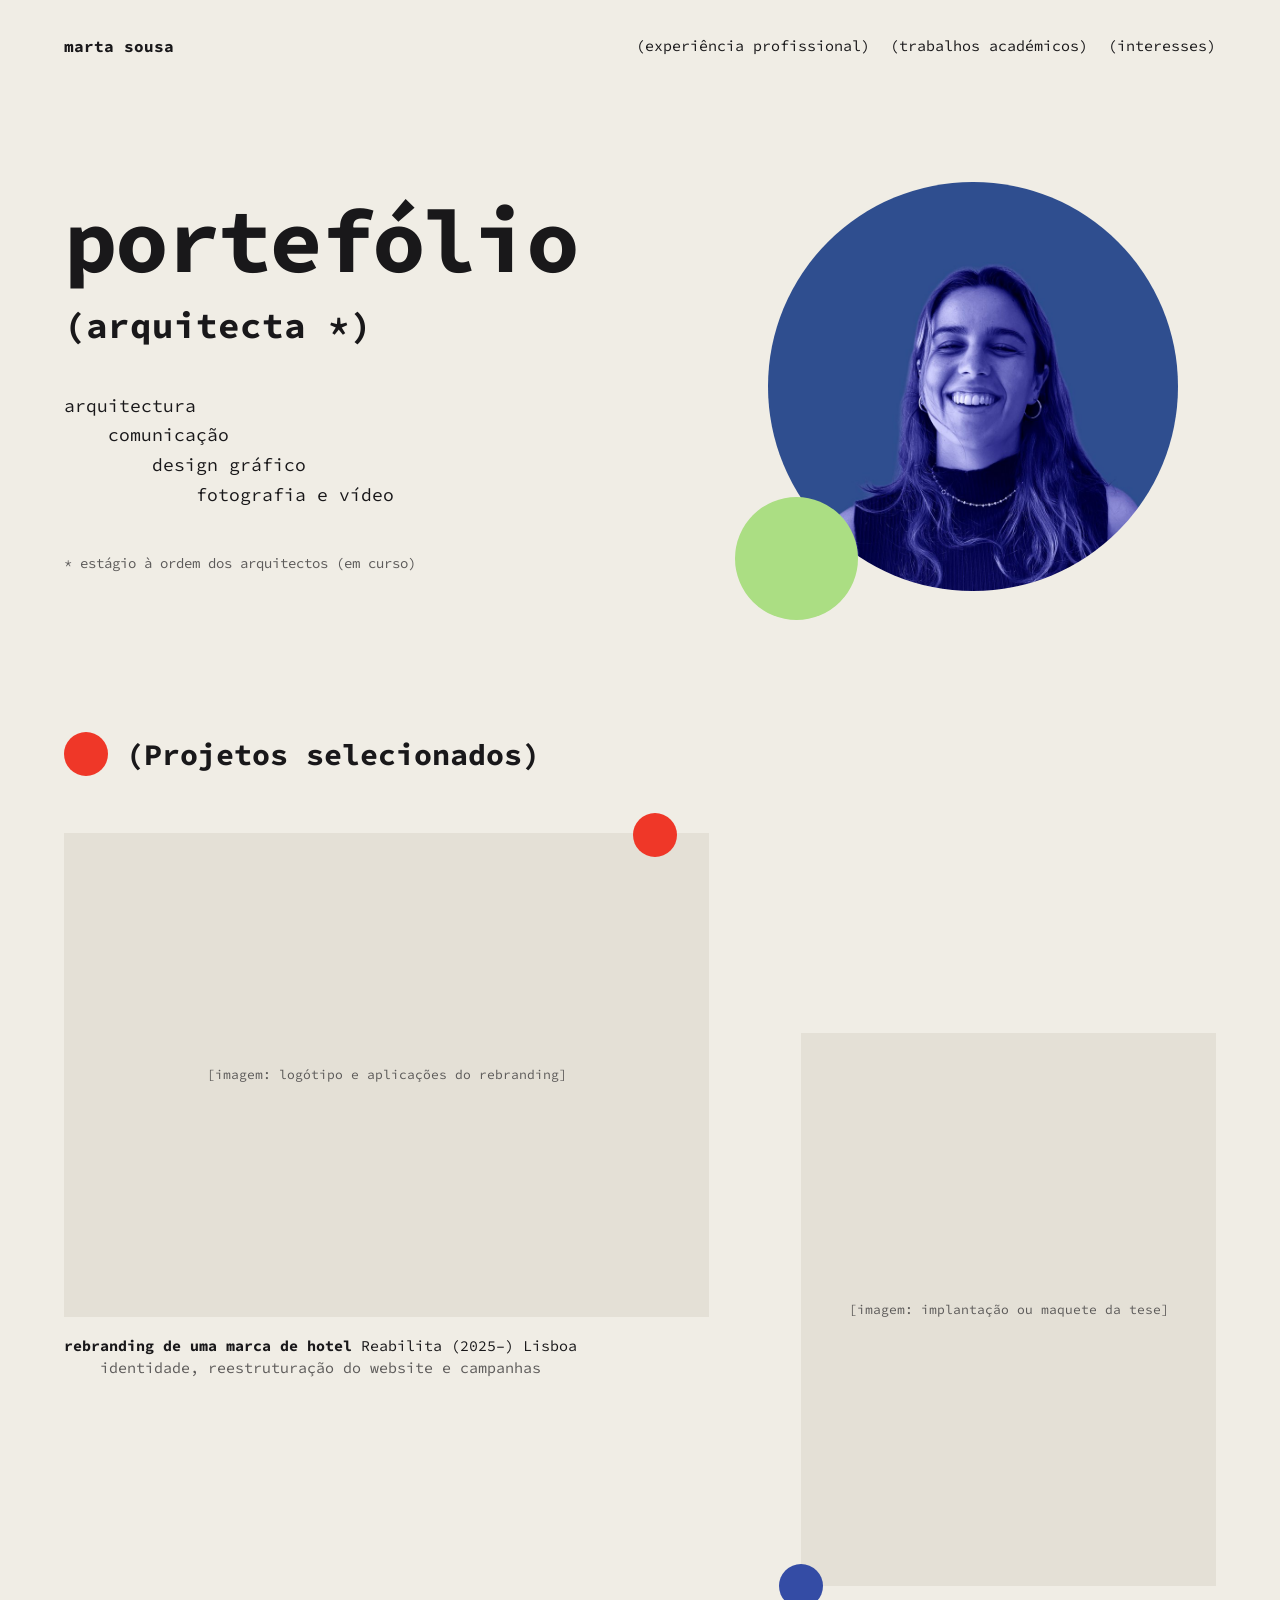
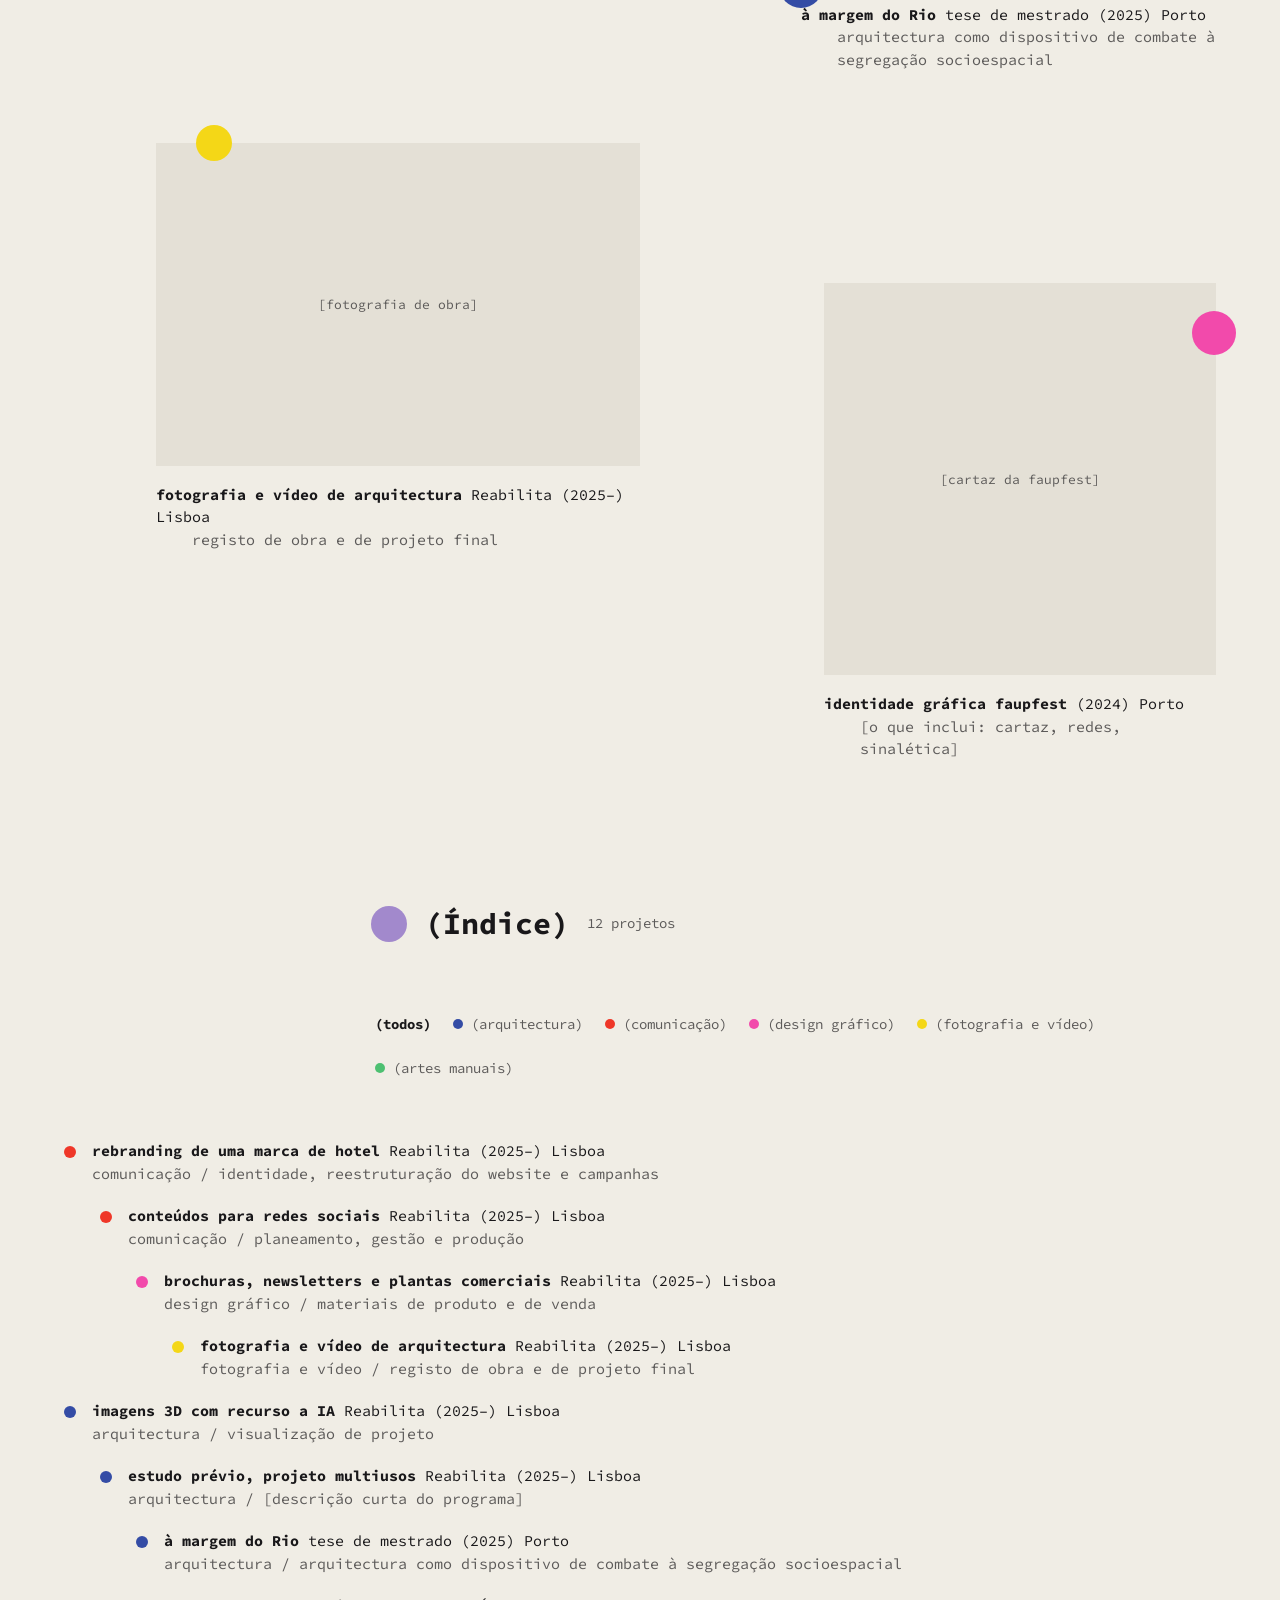
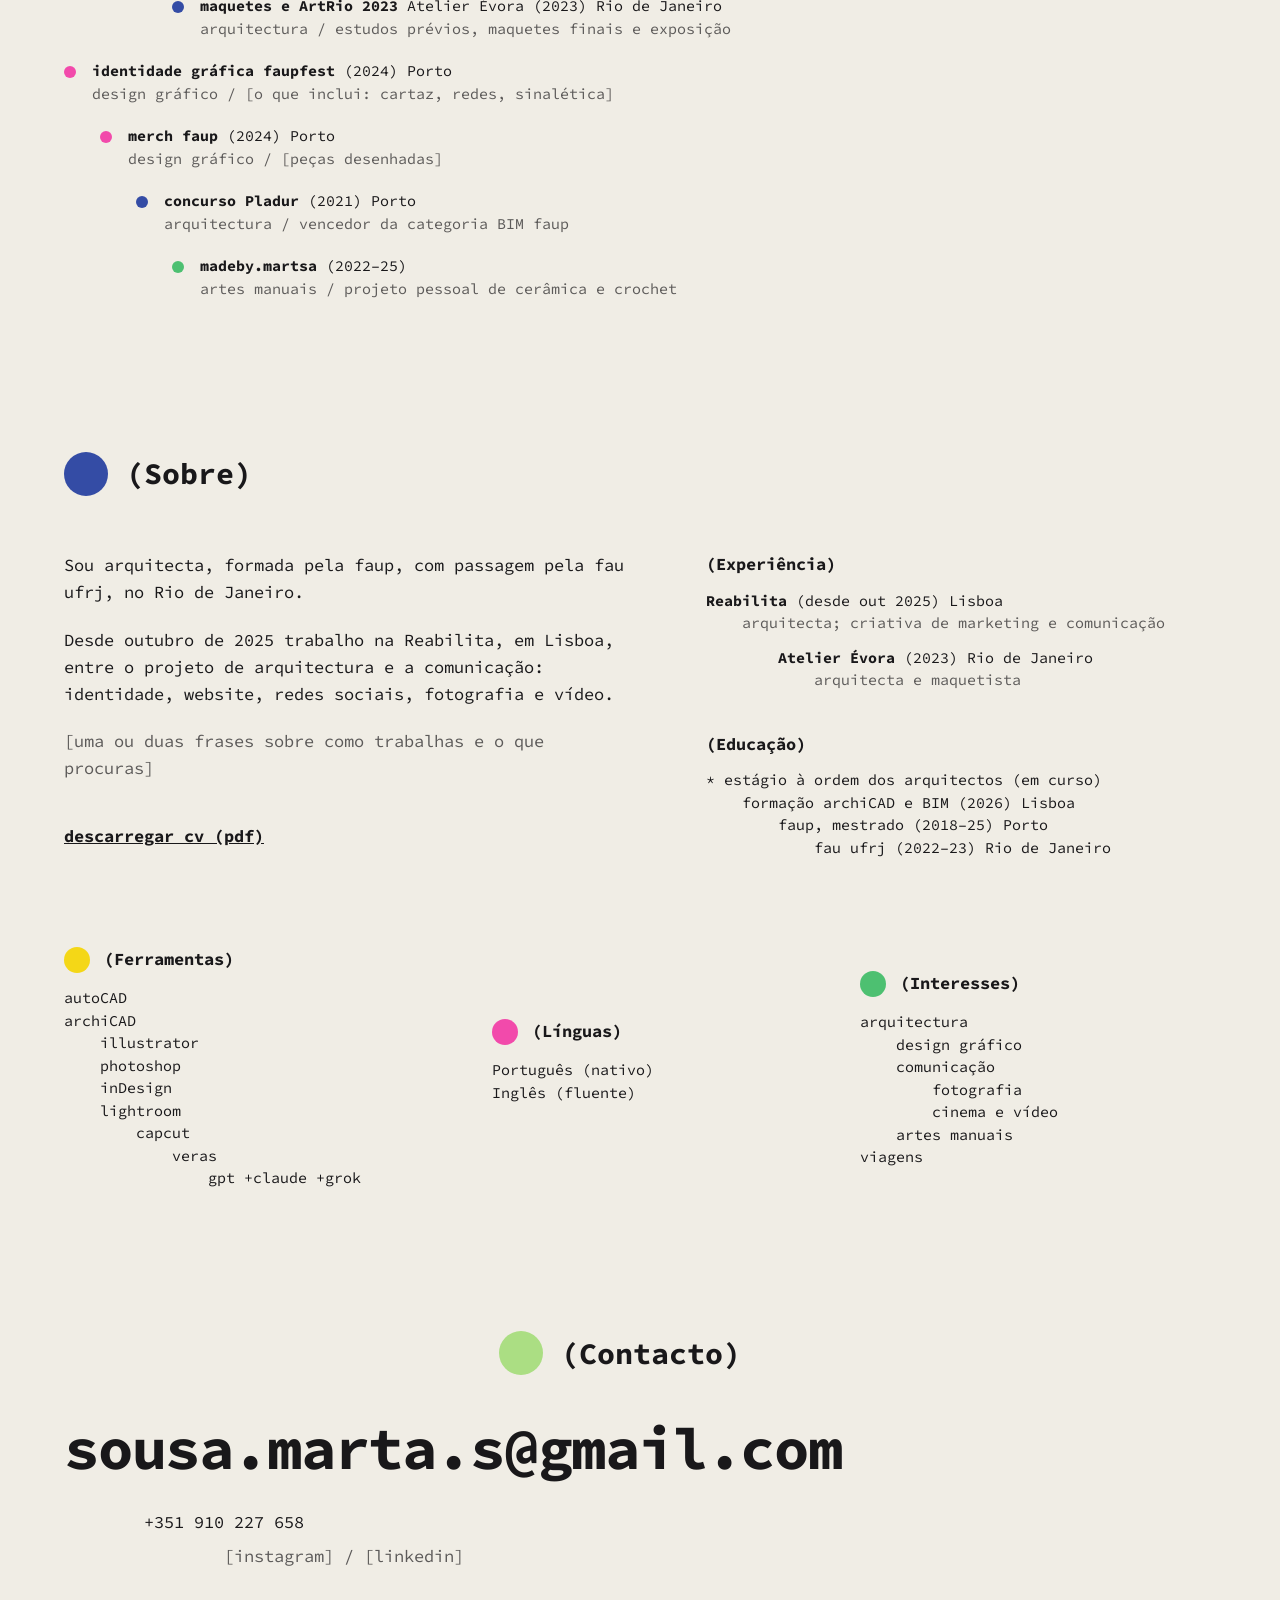
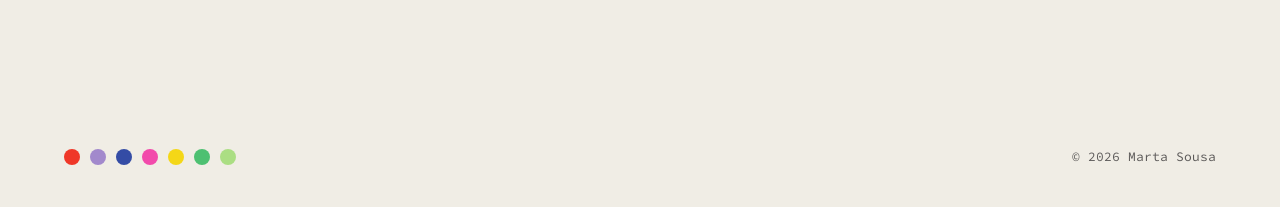
==== portefolio-marta-sousa-site/index.html @ 61726afb "Add files via upload" ====
<!doctype html>
<html lang="pt-PT">
<head>
<meta charset="utf-8">
<meta name="viewport" content="width=device-width, initial-scale=1">
<title>Marta Sousa, arquitecta | portefólio</title>
<meta name="description" content="Portefólio de Marta Sousa, arquitecta: arquitectura, comunicação, design gráfico, fotografia e vídeo.">
<meta property="og:title" content="Marta Sousa, arquitecta | portefólio">
<meta property="og:description" content="Arquitectura, comunicação, design gráfico, fotografia e vídeo.">
<meta property="og:type" content="website">
<meta name="theme-color" content="#F0EDE5">
<link rel="icon" href="img/favicon.svg" type="image/svg+xml">
<link rel="preconnect" href="https://fonts.googleapis.com">
<link rel="preconnect" href="https://fonts.gstatic.com" crossorigin>
<link rel="stylesheet" href="https://fonts.googleapis.com/css2?family=Source+Code+Pro:ital,wght@0,400;0,700;1,400&amp;display=swap">
<link rel="stylesheet" href="css/estilo.css">
</head>
<body>
<a class="saltar" href="#conteudo">saltar para o conteúdo</a>
<div class="pagina">

<header class="cabecalho">
  <a class="marca alvo" href="index.html">marta sousa</a>
  <nav class="menu" aria-label="Navegação principal">
    <a href="experiencia-profissional.html">(experiência profissional)</a>
    <a href="trabalhos-academicos.html">(trabalhos académicos)</a>
    <a href="interesses.html">(interesses)</a>
  </nav>
</header>

<main id="conteudo">

<section class="heroi" id="topo">
  <div class="heroi-texto">
    <h1 class="titulo-inicio">portefólio</h1>
    <p class="papel">(arquitecta *)</p>
    <ul class="cascata-grande">
      <li>arquitectura</li>
      <li class="d1">comunicação</li>
      <li class="d2">design gráfico</li>
      <li class="d3">fotografia e vídeo</li>
    </ul>
    <p class="nota">* estágio à ordem dos arquitectos (em curso)</p>
  </div>
  <div class="retrato">
    <img src="img/retrato-marta.jpg" alt="Retrato de Marta Sousa a sorrir, em duotone azul" width="900" height="900">
  </div>
</section>

<section class="secao" id="projetos" aria-labelledby="t-projetos">
  <div class="secao-titulo">
    <span class="ponto p44 vermelho" aria-hidden="true"></span>
    <h2 id="t-projetos">(Projetos selecionados)</h2>
  </div>
  <div class="composicao">
    <a class="bloco" href="experiencia-profissional.html" style="--w: 56%">
      <div class="imagem" style="--r: 4 / 3">[imagem: logótipo e aplicações do rebranding]<span class="ponto p44 vermelho canto-a" aria-hidden="true"></span></div>
      <p class="legenda"><strong>rebranding de uma marca de hotel</strong> Reabilita (2025–) Lisboa</p>
      <p class="d1 cinza">identidade, reestruturação do website e campanhas</p>
    </a>
    <a class="bloco" href="a-margem-do-rio.html" style="--w: 36%; --y: 200px">
      <div class="imagem" style="--r: 3 / 4">[imagem: implantação ou maquete da tese]<span class="ponto p44 azul canto-b" aria-hidden="true"></span></div>
      <p class="legenda"><strong>à margem do Rio</strong> tese de mestrado (2025) Porto</p>
      <p class="d1 cinza">arquitectura como dispositivo de combate à segregação socioespacial</p>
    </a>
    <a class="bloco" href="experiencia-profissional.html#fotografia" style="--w: 42%; --x: 8%">
      <div class="imagem" style="--r: 3 / 2">[fotografia de obra]<span class="ponto p36 amarelo canto-c" aria-hidden="true"></span></div>
      <p class="legenda"><strong>fotografia e vídeo de arquitectura</strong> Reabilita (2025–) Lisboa</p>
      <p class="d1 cinza">registo de obra e de projeto final</p>
    </a>
    <a class="bloco" href="interesses.html#faupfest" style="--w: 34%; --y: 140px">
      <div class="imagem" style="--r: 1 / 1">[cartaz da faupfest]<span class="ponto p44 rosa canto-d" aria-hidden="true"></span></div>
      <p class="legenda"><strong>identidade gráfica faupfest</strong> (2024) Porto</p>
      <p class="d1 cinza">[o que inclui: cartaz, redes, sinalética]</p>
    </a>
  </div>
</section>

<section class="secao" id="indice" aria-labelledby="t-indice">
  <div class="secao-titulo desvio-1">
    <span class="ponto p36 lilas" aria-hidden="true"></span>
    <h2 id="t-indice">(Índice)</h2>
    <span class="contagem" id="contagem" aria-live="polite">12 projetos</span>
  </div>
  <div class="filtros desvio-1" role="group" aria-label="Filtrar projetos por área">
    <button type="button" class="filtro" data-area="todos" aria-pressed="true">(todos)</button>
    <button type="button" class="filtro" data-area="arquitectura" aria-pressed="false"><span class="ponto p10 azul" aria-hidden="true"></span>(arquitectura)</button>
    <button type="button" class="filtro" data-area="comunicacao" aria-pressed="false"><span class="ponto p10 vermelho" aria-hidden="true"></span>(comunicação)</button>
    <button type="button" class="filtro" data-area="design" aria-pressed="false"><span class="ponto p10 rosa" aria-hidden="true"></span>(design gráfico)</button>
    <button type="button" class="filtro" data-area="fotografia" aria-pressed="false"><span class="ponto p10 amarelo" aria-hidden="true"></span>(fotografia e vídeo)</button>
    <button type="button" class="filtro" data-area="manuais" aria-pressed="false"><span class="ponto p10 verde" aria-hidden="true"></span>(artes manuais)</button>
  </div>
  <ul class="indice">
    <li data-area="comunicacao" style="--n: 0"><a href="experiencia-profissional.html"><span class="ponto p12 vermelho" aria-hidden="true"></span><span><strong>rebranding de uma marca de hotel</strong> Reabilita (2025–) Lisboa<br><span class="cinza">comunicação / identidade, reestruturação do website e campanhas</span></span></a></li>
    <li data-area="comunicacao" style="--n: 1"><a href="experiencia-profissional.html#redes"><span class="ponto p12 vermelho" aria-hidden="true"></span><span><strong>conteúdos para redes sociais</strong> Reabilita (2025–) Lisboa<br><span class="cinza">comunicação / planeamento, gestão e produção</span></span></a></li>
    <li data-area="design" style="--n: 2"><a href="experiencia-profissional.html#comercial"><span class="ponto p12 rosa" aria-hidden="true"></span><span><strong>brochuras, newsletters e plantas comerciais</strong> Reabilita (2025–) Lisboa<br><span class="cinza">design gráfico / materiais de produto e de venda</span></span></a></li>
    <li data-area="fotografia" style="--n: 3"><a href="experiencia-profissional.html#fotografia"><span class="ponto p12 amarelo" aria-hidden="true"></span><span><strong>fotografia e vídeo de arquitectura</strong> Reabilita (2025–) Lisboa<br><span class="cinza">fotografia e vídeo / registo de obra e de projeto final</span></span></a></li>
    <li data-area="arquitectura" style="--n: 0"><a href="experiencia-profissional.html#comercial"><span class="ponto p12 azul" aria-hidden="true"></span><span><strong>imagens 3D com recurso a IA</strong> Reabilita (2025–) Lisboa<br><span class="cinza">arquitectura / visualização de projeto</span></span></a></li>
    <li data-area="arquitectura" style="--n: 1"><a href="experiencia-profissional.html"><span class="ponto p12 azul" aria-hidden="true"></span><span><strong>estudo prévio, projeto multiusos</strong> Reabilita (2025–) Lisboa<br><span class="cinza">arquitectura / [descrição curta do programa]</span></span></a></li>
    <li data-area="arquitectura" style="--n: 2"><a href="a-margem-do-rio.html"><span class="ponto p12 azul" aria-hidden="true"></span><span><strong>à margem do Rio</strong> tese de mestrado (2025) Porto<br><span class="cinza">arquitectura / arquitectura como dispositivo de combate à segregação socioespacial</span></span></a></li>
    <li data-area="arquitectura" style="--n: 3"><a href="experiencia-profissional.html"><span class="ponto p12 azul" aria-hidden="true"></span><span><strong>maquetes e ArtRio 2023</strong> Atelier Évora (2023) Rio de Janeiro<br><span class="cinza">arquitectura / estudos prévios, maquetes finais e exposição</span></span></a></li>
    <li data-area="design" style="--n: 0"><a href="interesses.html#faupfest"><span class="ponto p12 rosa" aria-hidden="true"></span><span><strong>identidade gráfica faupfest</strong> (2024) Porto<br><span class="cinza">design gráfico / [o que inclui: cartaz, redes, sinalética]</span></span></a></li>
    <li data-area="design" style="--n: 1"><a href="interesses.html#design"><span class="ponto p12 rosa" aria-hidden="true"></span><span><strong>merch faup</strong> (2024) Porto<br><span class="cinza">design gráfico / [peças desenhadas]</span></span></a></li>
    <li data-area="arquitectura" style="--n: 2"><a href="trabalhos-academicos.html#concurso"><span class="ponto p12 azul" aria-hidden="true"></span><span><strong>concurso Pladur</strong> (2021) Porto<br><span class="cinza">arquitectura / vencedor da categoria BIM faup</span></span></a></li>
    <li data-area="manuais" style="--n: 3"><a href="interesses.html#manuais"><span class="ponto p12 verde" aria-hidden="true"></span><span><strong>madeby.martsa</strong> (2022–25)<br><span class="cinza">artes manuais / projeto pessoal de cerâmica e crochet</span></span></a></li>
  </ul>
</section>

<section class="secao" id="sobre" aria-labelledby="t-sobre">
  <div class="secao-titulo">
    <span class="ponto p44 azul" aria-hidden="true"></span>
    <h2 id="t-sobre">(Sobre)</h2>
  </div>
  <div class="sobre">
    <div class="sobre-texto">
      <p>Sou arquitecta, formada pela faup, com passagem pela fau ufrj, no Rio de Janeiro.</p>
      <p>Desde outubro de 2025 trabalho na Reabilita, em Lisboa, entre o projeto de arquitectura e a comunicação: identidade, website, redes sociais, fotografia e vídeo.</p>
      <p class="cinza">[uma ou duas frases sobre como trabalhas e o que procuras]</p>
      <p style="margin-top: 32px"><a class="alvo ver" href="ficheiros/cv-marta-sousa.pdf">descarregar cv (pdf)</a></p>
    </div>
    <div class="percurso">
      <div>
        <h3 class="titulo-pequeno">(Experiência)</h3>
        <p><strong>Reabilita</strong> (desde out 2025) Lisboa</p>
        <p class="d1 cinza">arquitecta; criativa de marketing e comunicação</p>
        <p class="d2" style="margin-top: 12px"><strong>Atelier Évora</strong> (2023) Rio de Janeiro</p>
        <p class="d3 cinza">arquitecta e maquetista</p>
      </div>
      <div>
        <h3 class="titulo-pequeno">(Educação)</h3>
        <p>* estágio à ordem dos arquitectos (em curso)</p>
        <p class="d1">formação archiCAD e BIM (2026) Lisboa</p>
        <p class="d2">faup, mestrado (2018–25) Porto</p>
        <p class="d3">fau ufrj (2022–23) Rio de Janeiro</p>
      </div>
    </div>
  </div>
  <div class="fichas">
    <div class="ficha">
      <div class="ficha-titulo"><span class="ponto p26 amarelo" aria-hidden="true"></span><h3 class="titulo-pequeno">(Ferramentas)</h3></div>
      <p>autoCAD<br>archiCAD</p>
      <p class="d1">illustrator<br>photoshop<br>inDesign<br>lightroom</p>
      <p class="d2">capcut</p>
      <p class="d3">veras</p>
      <p class="d4">gpt +claude +grok</p>
    </div>
    <div class="ficha" style="--base: 200px; --y: 72px">
      <div class="ficha-titulo"><span class="ponto p26 rosa" aria-hidden="true"></span><h3 class="titulo-pequeno">(Línguas)</h3></div>
      <p>Português (nativo)<br>Inglês (fluente)</p>
    </div>
    <div class="ficha" style="--y: 24px">
      <div class="ficha-titulo"><span class="ponto p26 verde" aria-hidden="true"></span><h3 class="titulo-pequeno">(Interesses)</h3></div>
      <p>arquitectura</p>
      <p class="d1">design gráfico<br>comunicação</p>
      <p class="d2">fotografia<br>cinema e vídeo</p>
      <p class="d1">artes manuais</p>
      <p>viagens</p>
    </div>
  </div>
</section>

<section id="contacto" aria-labelledby="t-contacto">
  <div class="secao-titulo desvio-2" style="margin-bottom: 40px">
    <span class="ponto p44 verde-claro" aria-hidden="true"></span>
    <h2 id="t-contacto">(Contacto)</h2>
  </div>
  <p><a class="email-grande" href="mailto:sousa.marta.s@gmail.com">sousa.marta.s@gmail.com</a></p>
  <p class="d2" style="margin-top: 20px; font-size: 17px"><a class="alvo sem-sublinhado" href="tel:+351910227658">+351 910 227 658</a></p>
  <p class="d4 cinza" style="font-size: 17px">[instagram] / [linkedin]</p>
</section>

</main>

<footer class="rodape" style="margin-top: clamp(96px, 12vw, 168px)">
  <div class="pontos" aria-hidden="true">
    <span class="ponto p16 vermelho"></span><span class="ponto p16 lilas"></span><span class="ponto p16 azul"></span><span class="ponto p16 rosa"></span><span class="ponto p16 amarelo"></span><span class="ponto p16 verde"></span><span class="ponto p16 verde-claro"></span>
  </div>
  <span>© 2026 Marta Sousa</span>
</footer>

</div>

<script>
/* filtro do índice: mostra só os projetos da área escolhida e refaz a escada */
(function () {
  var botoes = document.querySelectorAll('.filtro');
  var linhas = document.querySelectorAll('.indice li');
  var contagem = document.getElementById('contagem');
  botoes.forEach(function (botao) {
    botao.addEventListener('click', function () {
      var area = botao.dataset.area;
      botoes.forEach(function (b) { b.setAttribute('aria-pressed', b === botao ? 'true' : 'false'); });
      var n = 0;
      linhas.forEach(function (li) {
        var mostra = area === 'todos' || li.dataset.area === area;
        li.hidden = !mostra;
        if (mostra) { li.style.setProperty('--n', n % 4); n++; }
      });
      contagem.textContent = n + (n === 1 ? ' projeto' : ' projetos');
    });
  });
})();
</script>
</body>
</html>
---- portefolio-marta-sousa-site/css/estilo.css ----
/* Portefólio Marta Sousa: estilos comuns a todas as páginas */

:root {
  --fundo: #F0EDE5;
  --texto: #19181A;
  --cinza: #5C5A59;
  --caixa: #E4E0D6;

  --vermelho: #EF3728;
  --lilas: #A289CC;
  --azul: #344CA5;
  --rosa: #F24AAB;
  --amarelo: #F4D717;
  --verde: #4DC071;
  --verde-claro: #ABDE83;

  --degrau: 4ch;                              /* recuo de cada degrau da cascata */
  --margem: clamp(20px, 5vw, 64px);           /* margens laterais */
  --entre-secoes: clamp(96px, 11vw, 168px);   /* espaço entre secções */
}

/* base */
* { box-sizing: border-box; }
html { scroll-behavior: smooth; -webkit-text-size-adjust: 100%; }
@media (prefers-reduced-motion: reduce) { html { scroll-behavior: auto; } }
body {
  margin: 0;
  background: var(--fundo);
  color: var(--texto);
  font-family: 'Source Code Pro', ui-monospace, Menlo, Consolas, monospace;
  font-size: 15px;
  line-height: 1.5;
}
h1, h2, h3, p, ul, dl, dd, figure { margin: 0; }
ul { padding: 0; list-style: none; }
img { display: block; max-width: 100%; }
a { color: inherit; }
a:hover { color: var(--azul); }
:focus-visible { outline: 2px solid var(--azul); outline-offset: 3px; }
[hidden] { display: none !important; }

.saltar {
  position: absolute; left: var(--margem); top: -100px; z-index: 10;
  padding: 10px 14px; background: var(--texto); color: var(--fundo);
}
.saltar:focus { top: 12px; color: var(--fundo); }

.pagina { max-width: 1280px; margin: 0 auto; padding: 0 var(--margem); }

/* utilitários */
.d1 { margin-left: calc(var(--degrau) * 1); }
.d2 { margin-left: calc(var(--degrau) * 2); }
.d3 { margin-left: calc(var(--degrau) * 3); }
.d4 { margin-left: calc(var(--degrau) * 4); }
.cinza { color: var(--cinza); }
.alvo { display: inline-flex; align-items: center; min-height: 44px; }
.ver { font-weight: 700; }
.sem-sublinhado { text-decoration: none; }

/* pontos de cor */
.ponto {
  display: inline-block; flex: none;
  width: var(--t, 12px); height: var(--t, 12px);
  border-radius: 50%; background: var(--c, var(--azul));
}
.p10 { --t: 10px; } .p12 { --t: 12px; } .p16 { --t: 16px; }
.p26 { --t: 26px; } .p36 { --t: 36px; } .p44 { --t: 44px; }
.vermelho { --c: var(--vermelho); } .lilas { --c: var(--lilas); }
.azul { --c: var(--azul); } .rosa { --c: var(--rosa); }
.amarelo { --c: var(--amarelo); } .verde { --c: var(--verde); }
.verde-claro { --c: var(--verde-claro); }

/* cabeçalho */
.cabecalho {
  display: flex; flex-wrap: wrap; align-items: center; justify-content: space-between;
  gap: 8px 32px; padding: 24px 0;
}
.marca { font-weight: 700; font-size: 16px; text-decoration: none; }
.menu { display: flex; flex-wrap: wrap; gap: 0 20px; }
.menu a { display: inline-flex; align-items: center; min-height: 44px; text-decoration: none; }
.menu a[aria-current="page"] { font-weight: 700; }

/* herói da página inicial */
.heroi {
  display: flex; flex-wrap: wrap; align-items: center; justify-content: space-between;
  gap: 56px 48px; padding: clamp(40px, 7vw, 104px) 0 clamp(80px, 11vw, 168px);
}
.heroi-texto { flex: 1 1 520px; min-width: 0; }
.titulo-inicio { font-size: clamp(48px, 7vw, 104px); line-height: 0.95; font-weight: 700; letter-spacing: -0.03em; }
.papel { margin-top: 20px; font-size: clamp(24px, 2.8vw, 38px); line-height: 1.2; font-weight: 700; }
.cascata-grande { margin-top: 44px; font-size: 18px; line-height: 1.65; }
.nota { margin-top: 44px; font-size: 14px; color: var(--cinza); }
.retrato {
  position: relative; flex: none; width: clamp(240px, 32vw, 420px); aspect-ratio: 1 / 1;
  margin: 0 clamp(8px, 3vw, 40px) 0 auto;
}
.retrato img { width: 100%; height: 100%; object-fit: cover; border-radius: 50%; }
.retrato::after {
  content: ""; position: absolute; left: -8%; bottom: -7%; width: 30%; aspect-ratio: 1 / 1;
  border-radius: 50%; background: var(--verde-claro);
}

/* herói das páginas interiores */
.heroi-interior {
  display: flex; flex-wrap: wrap; align-items: flex-end; justify-content: space-between;
  gap: 48px 64px; padding: clamp(40px, 6vw, 88px) 0 clamp(88px, 10vw, 152px);
}
.heroi-interior .heroi-texto { flex: 1 1 600px; }
.titulo-pagina { display: flex; align-items: flex-start; gap: 20px; }
.titulo-pagina .ponto { --t: clamp(40px, 4vw, 56px); margin-top: 4px; }
.titulo-pagina h1 { font-size: clamp(44px, 6.6vw, 96px); line-height: 0.98; font-weight: 700; letter-spacing: -0.03em; }
.heroi-linhas { margin-top: 44px; font-size: 17px; }
.heroi-frase { margin-top: 44px; max-width: 46ch; font-size: 18px; line-height: 1.55; }
.nesta-pagina { flex: 0 1 340px; min-width: 0; font-size: 16px; }
.nesta-pagina a { display: flex; align-items: center; gap: 12px; min-height: 44px; text-decoration: none; }
.voltar { margin-top: 16px; font-size: 14px; color: var(--cinza); }

/* secções */
.secao { padding-bottom: var(--entre-secoes); scroll-margin-top: 24px; }
.secao-titulo { display: flex; align-items: center; gap: 12px 18px; margin-bottom: 56px; }
.secao-titulo h2 { min-width: 0; font-size: clamp(22px, 2.4vw, 30px); font-weight: 700; }
.desvio-1 { padding-left: clamp(0px, 24vw, 340px); }
.desvio-2 { padding-left: clamp(0px, 34vw, 480px); }
.desvio-meio { padding-left: clamp(0px, 12vw, 170px); }
.titulo-pequeno { font-size: 17px; font-weight: 700; }

/* composições desencontradas: cada bloco recebe --w (largura), --y (desfasamento) e --x (recuo) */
.composicao {
  display: flex; flex-wrap: wrap; justify-content: space-between; align-items: flex-start;
  column-gap: 4%; row-gap: 72px;
}
.composicao.larga { column-gap: 6%; }
.bloco { display: block; width: var(--w, 48%); margin-top: var(--y, 0); margin-left: var(--x, 0); min-width: 0; text-decoration: none; }
.legenda { margin-top: 18px; }
.titulo-bloco { margin-top: 20px; font-size: 17px; font-weight: 700; }
.texto-bloco { margin-top: 14px; max-width: 56ch; }
.texto { font-size: 16px; line-height: 1.65; }
.texto p + p { margin-top: 16px; }

/* imagens: a caixa guarda a proporção (--r); para pôr a fotografia basta um <img> lá dentro */
.imagem {
  position: relative; aspect-ratio: var(--r, 4 / 3); background: var(--caixa);
  display: flex; align-items: center; justify-content: center;
  padding: 24px; text-align: center; font-size: 13px; color: var(--cinza);
}
.imagem img { position: absolute; inset: 0; width: 100%; height: 100%; object-fit: cover; }
.imagem .ponto { position: absolute; z-index: 1; }
.canto-a { top: -20px; right: 32px; }
.canto-b { bottom: -22px; left: -22px; }
.canto-c { top: -18px; left: 40px; }
.canto-d { top: 28px; right: -20px; }
.canto-e { bottom: -18px; right: -18px; }
.canto-f { top: -26px; right: 12%; }
.canto-g { top: 32px; left: -20px; }
.canto-h { bottom: -18px; right: 28px; }
figcaption { margin-top: 12px; font-size: 14px; }

/* grelhas em escada: cada item pode receber --y */
.grelha { display: grid; grid-template-columns: repeat(auto-fit, minmax(var(--min, 220px), 1fr)); gap: 40px 24px; align-items: start; }
.par { display: grid; grid-template-columns: repeat(2, minmax(0, 1fr)); gap: 16px; align-items: start; }
.trio { display: grid; grid-template-columns: repeat(3, minmax(0, 1fr)); gap: 16px; align-items: start; }
.grelha > *, .par > *, .trio > * { margin-top: var(--y, 0); }

/* listas de entregas (material comercial) */
.entregas li { display: flex; flex-wrap: wrap; align-items: center; gap: 0 12px; min-height: 44px; }

/* índice com filtro */
.contagem { font-size: 14px; color: var(--cinza); }
.filtros { display: flex; flex-wrap: wrap; gap: 0 14px; margin-bottom: 40px; }
.filtro {
  display: inline-flex; align-items: center; gap: 8px; min-height: 44px; padding: 0 4px;
  border: 0; background: none; font: inherit; font-size: 14px; color: var(--cinza); cursor: pointer;
}
.filtro:hover { color: var(--azul); }
.filtro[aria-pressed="true"] { color: var(--texto); font-weight: 700; }
.indice li { margin-left: calc(var(--degrau) * var(--n, 0)); }
.indice a { display: flex; align-items: flex-start; gap: 16px; min-height: 44px; padding: 10px 0; text-decoration: none; }
.indice .ponto { margin-top: 6px; }

/* sobre */
.sobre { display: flex; flex-wrap: wrap; align-items: flex-start; gap: 64px 72px; }
.sobre-texto { flex: 1 1 440px; min-width: 0; max-width: 60ch; font-size: 17px; line-height: 1.6; }
.sobre-texto p + p { margin-top: 20px; }
.percurso { flex: 1 1 380px; min-width: 0; display: flex; flex-direction: column; gap: 40px; }
.percurso .titulo-pequeno { margin-bottom: 12px; }
.fichas { display: flex; flex-wrap: wrap; align-items: flex-start; gap: 56px 72px; margin-top: 88px; }
.ficha { flex: 1 1 var(--base, 260px); min-width: 0; padding-top: var(--y, 0); }
.ficha-titulo { display: flex; align-items: center; gap: 14px; margin-bottom: 14px; }

/* contacto e rodapé */
.email-grande {
  font-size: clamp(22px, 4.6vw, 64px); line-height: 1.1; font-weight: 700;
  letter-spacing: -0.02em; text-decoration: none; overflow-wrap: anywhere;
}
.rodape {
  display: flex; flex-wrap: wrap; align-items: center; justify-content: space-between;
  gap: 24px; padding: 24px 0 40px; font-size: 13px; color: var(--cinza);
}
.rodape a { color: var(--texto); }
.pontos { display: flex; align-items: center; gap: 10px; }

/* telemóvel */
@media (max-width: 760px) {
  .bloco { width: 100%; margin-top: 0; margin-left: 0; }
  .desvio-1, .desvio-2, .desvio-meio { padding-left: 0; }
  .indice li { margin-left: 0; }
  .grelha > *, .par > *, .trio > * { margin-top: 0; }
  .ficha { padding-top: 0; }
  .canto-b, .canto-g { left: -12px; }
  .canto-d, .canto-e { right: -12px; }
}
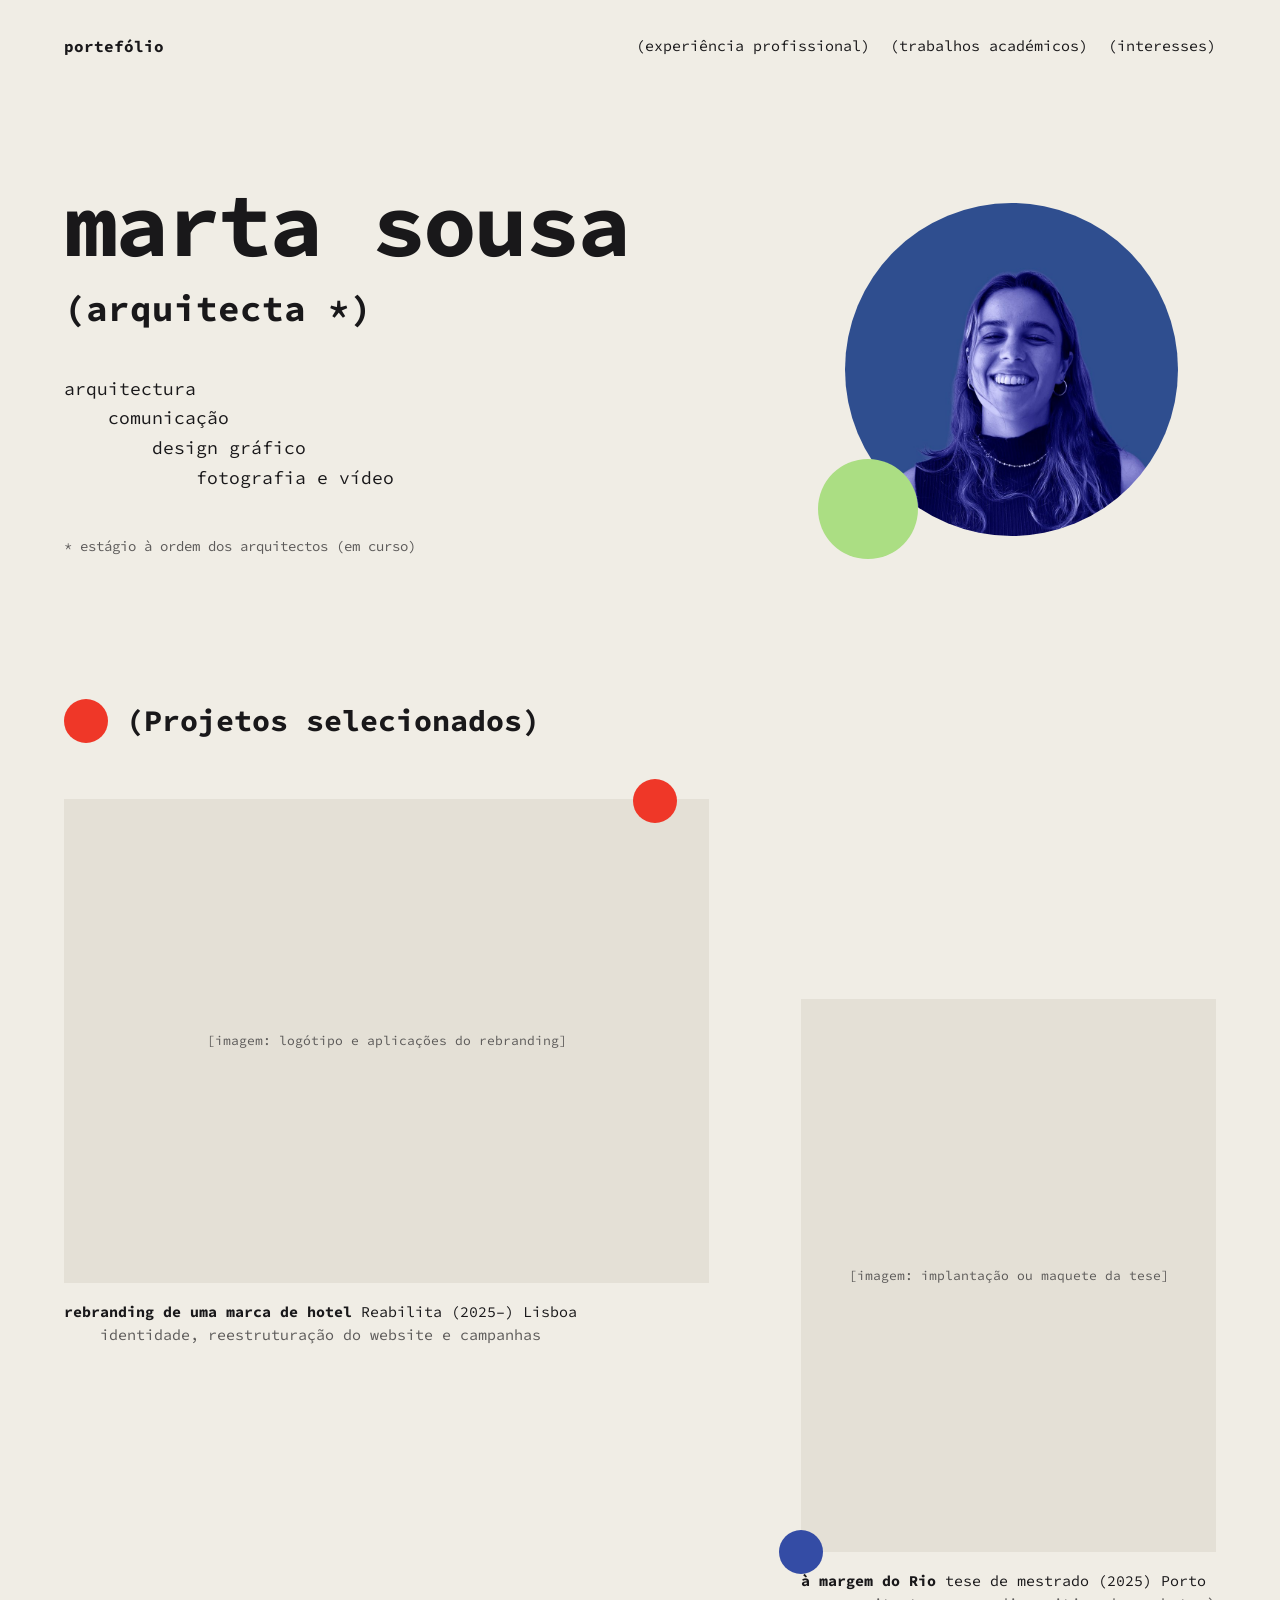
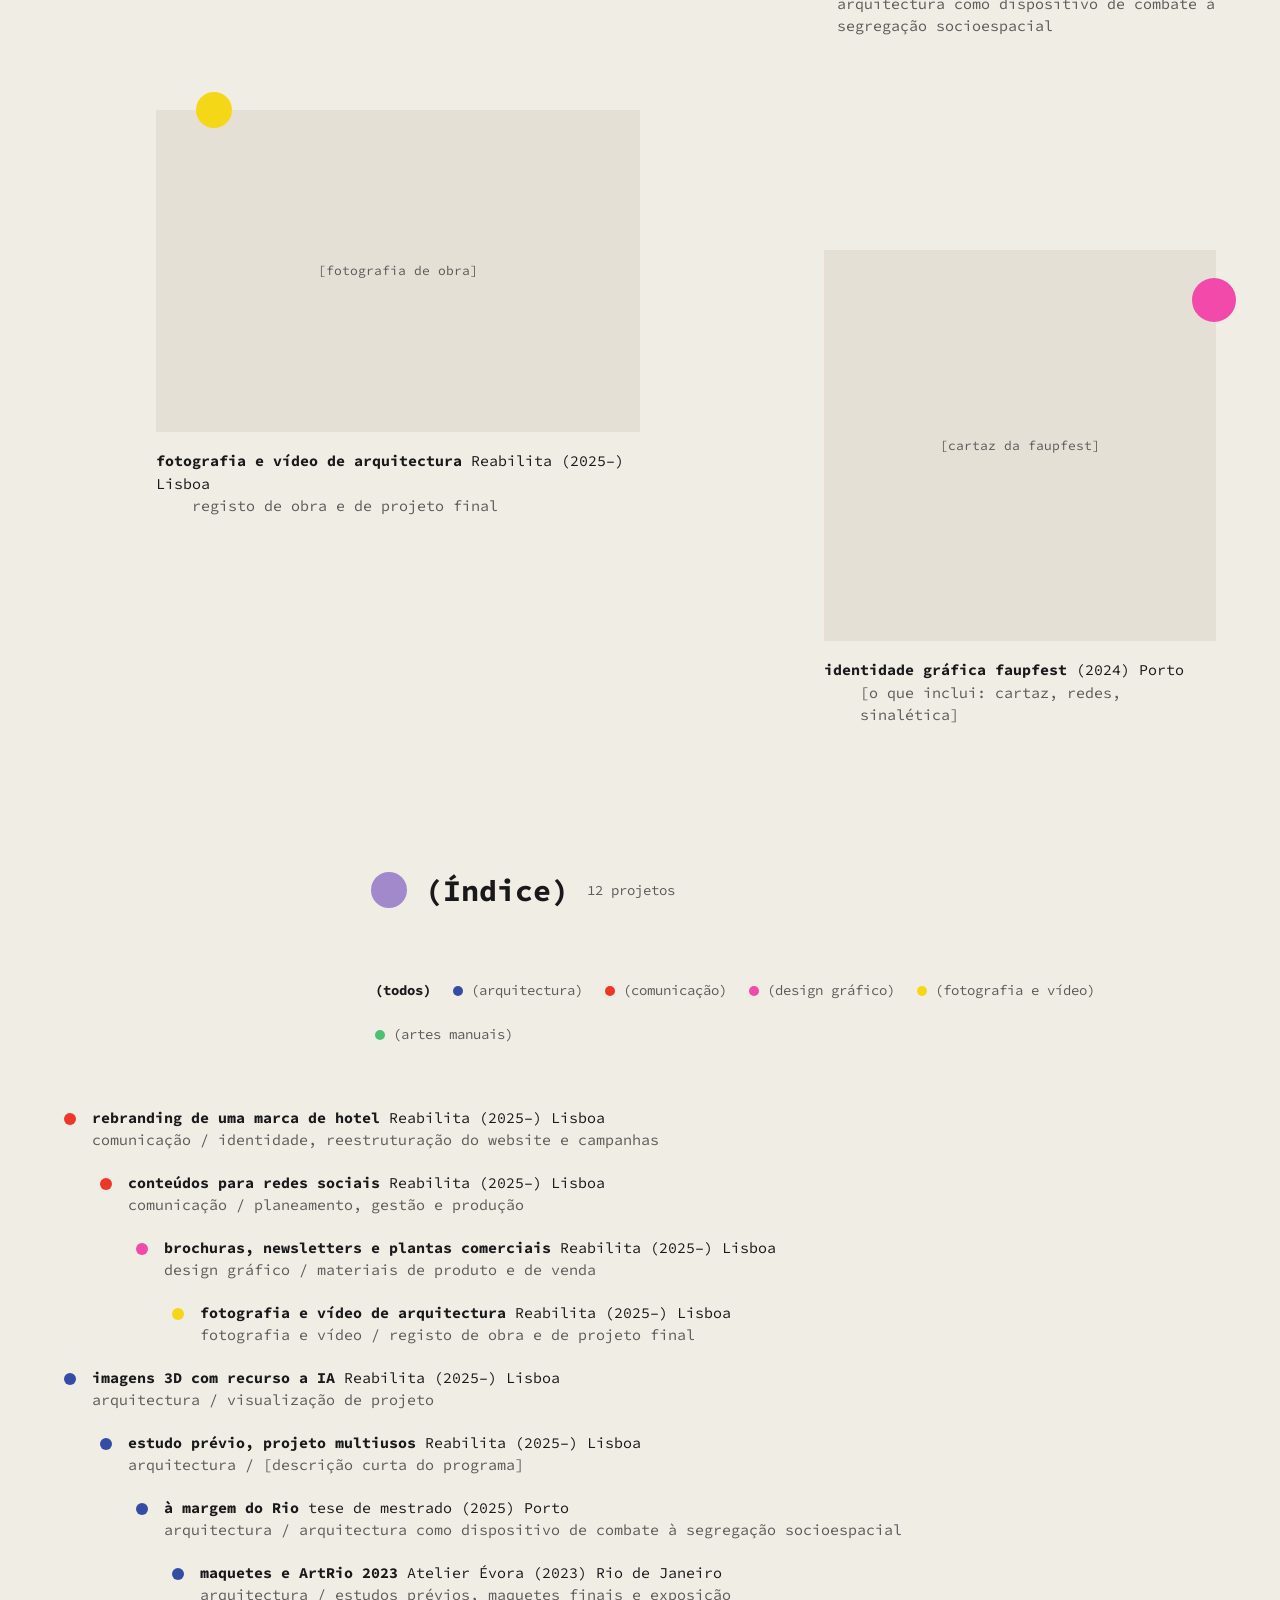
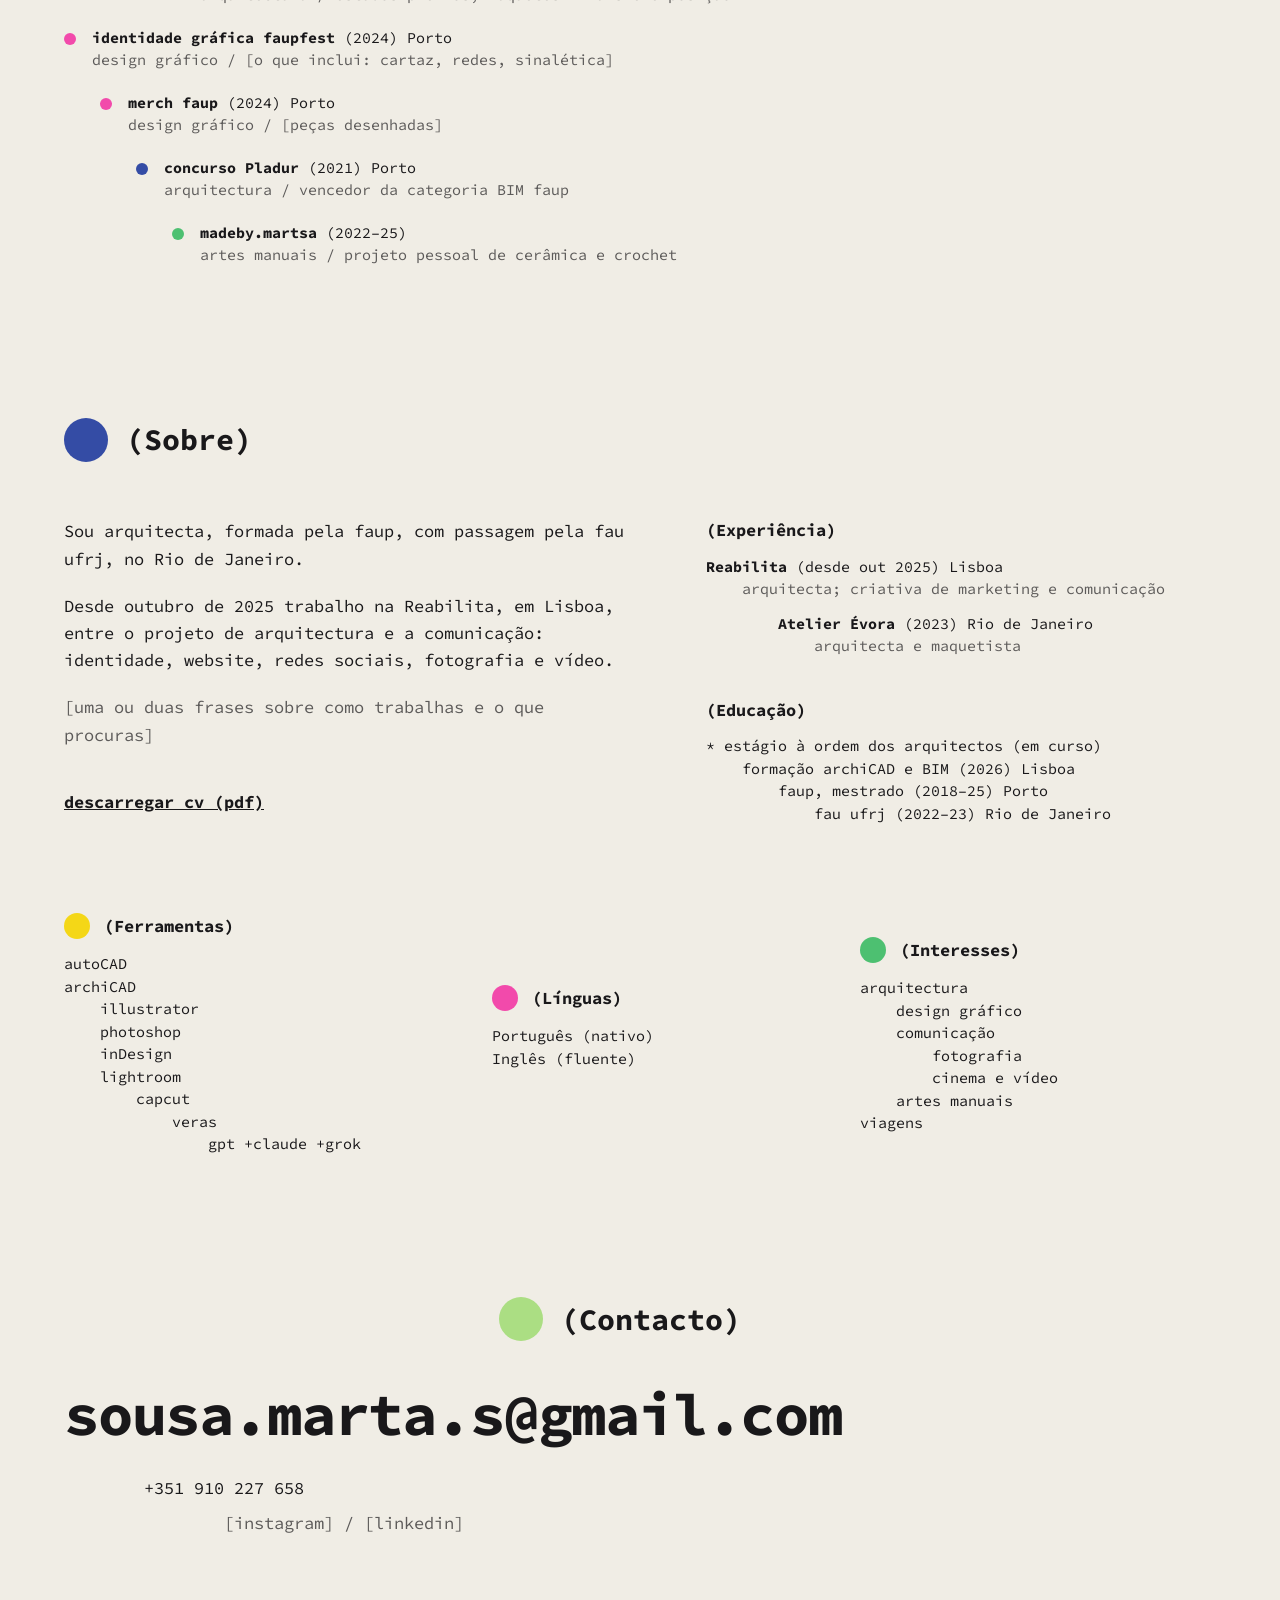
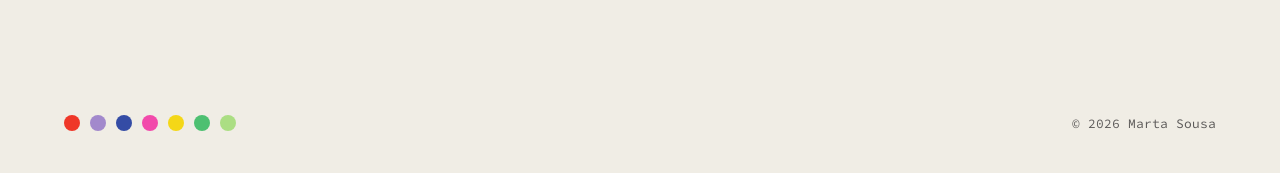
==== commit ce47c047: "Troca 'marta sousa' e 'portefólio' na página inicial" ====
--- a/portefolio-marta-sousa-site/index.html
+++ b/portefolio-marta-sousa-site/index.html
@@ -20,7 +20,7 @@
 <div class="pagina">
 
 <header class="cabecalho">
-  <a class="marca alvo" href="index.html">marta sousa</a>
+  <a class="marca alvo" href="index.html">portefólio</a>
   <nav class="menu" aria-label="Navegação principal">
     <a href="experiencia-profissional.html">(experiência profissional)</a>
     <a href="trabalhos-academicos.html">(trabalhos académicos)</a>
@@ -32,7 +32,7 @@
 
 <section class="heroi" id="topo">
   <div class="heroi-texto">
-    <h1 class="titulo-inicio">portefólio</h1>
+    <h1 class="titulo-inicio">marta sousa</h1>
     <p class="papel">(arquitecta *)</p>
     <ul class="cascata-grande">
       <li>arquitectura</li>
--- a/portefolio-marta-sousa-site/css/estilo.css
+++ b/portefolio-marta-sousa-site/css/estilo.css
@@ -91,7 +91,7 @@
 .cascata-grande { margin-top: 44px; font-size: 18px; line-height: 1.65; }
 .nota { margin-top: 44px; font-size: 14px; color: var(--cinza); }
 .retrato {
-  position: relative; flex: none; width: clamp(240px, 32vw, 420px); aspect-ratio: 1 / 1;
+  position: relative; flex: none; width: clamp(200px, 26vw, 340px); aspect-ratio: 1 / 1;
   margin: 0 clamp(8px, 3vw, 40px) 0 auto;
 }
 .retrato img { width: 100%; height: 100%; object-fit: cover; border-radius: 50%; }
